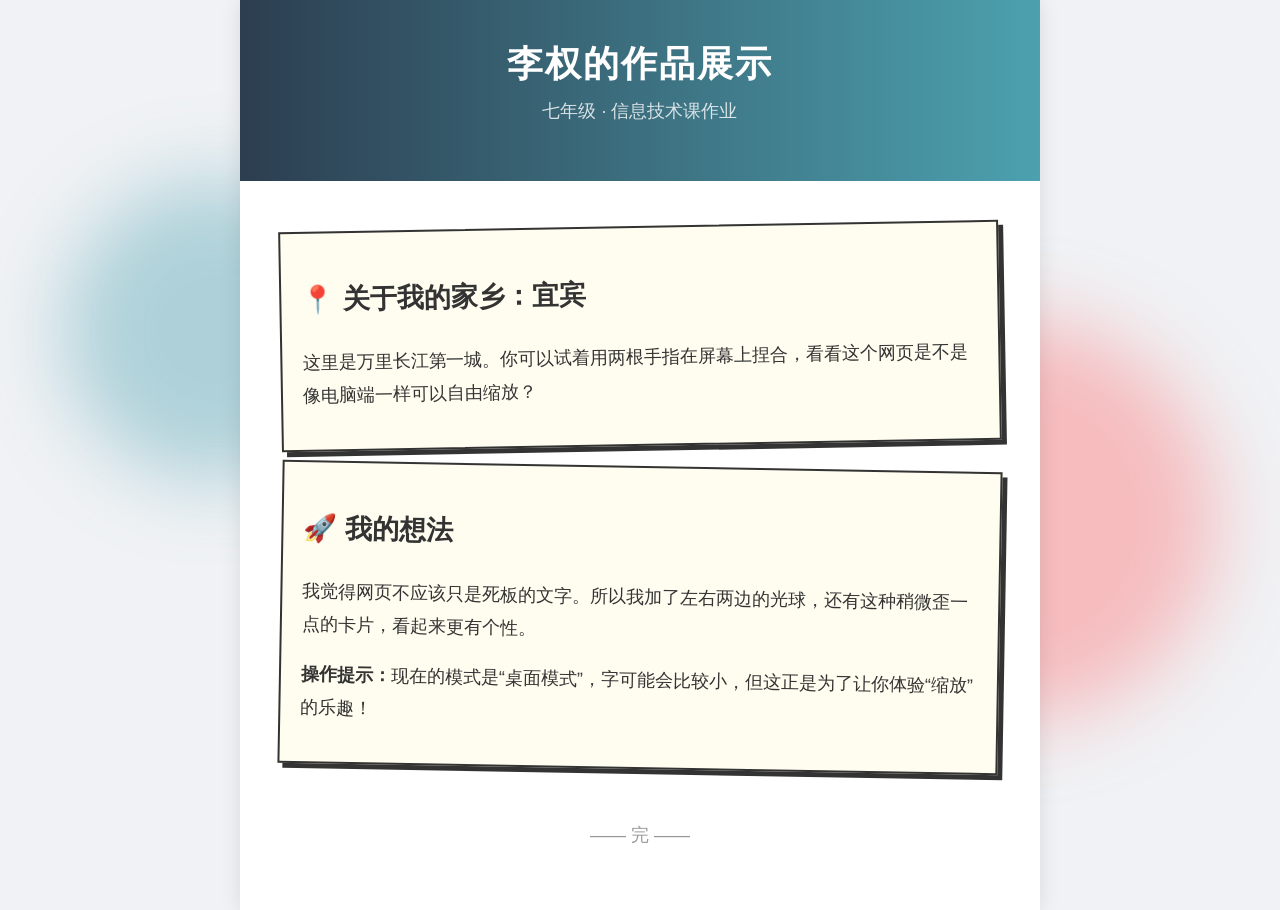
==== index.html @ a4bed30d "Add files via upload" ====
<!DOCTYPE html>
<html lang="zh-CN">
<head>
    <meta charset="UTF-8">
    <!-- 关键设置：width=1200 让网页变宽，实现电脑版那种随意缩放的效果 -->
    <meta name="viewport" content="width=1200, initial-scale=1.0, user-scalable=yes">
    <title>李权的个人主页 - 宜宾印象</title>
    <style>
        /* --- 全局样式 --- */
        body {
            margin: 0;
            padding: 0;
            background-color: #f0f2f5; /* 浅灰背景，护眼 */
            font-family: 'Microsoft YaHei', sans-serif;
            overflow-x: hidden; /* 防止横向滚动条出现 */
        }

        /* --- 核心容器：限制内容宽度，居中显示 --- */
        .container {
            width: 800px; /* 中间内容宽度固定 */
            margin: 0 auto; /* 自动居中 */
            background-color: white;
            min-height: 100vh;
            box-shadow: 0 0 20px rgba(0,0,0,0.1); /* 给中间加个阴影，像张纸 */
            position: relative;
            z-index: 10; /* 保证内容在装饰球上面 */
        }

        /* --- 头部设计 --- */
        header {
            background: linear-gradient(90deg, #2c3e50, #4ca1af); /* 深蓝渐变，显得稳重 */
            color: white;
            padding: 40px;
            text-align: center;
            border-bottom: 5px solid #fff;
        }
        header h1 {
            margin: 0;
            font-size: 36px;
            letter-spacing: 2px;
        }
        header p {
            font-size: 18px;
            opacity: 0.8;
            margin-top: 10px;
        }

        /* --- 内容区域 --- */
        .content {
            padding: 40px;
            font-size: 18px;
            line-height: 1.8;
            color: #333;
        }
        
        /* 模拟一点小错误的“手写风”边框 */
        .card {
            border: 2px solid #333;
            padding: 20px;
            margin-bottom: 20px;
            background: #fffdf0; /* 微微泛黄的纸张色 */
            box-shadow: 5px 5px 0px #333; /* 硬阴影，复古感 */
            transform: rotate(-1deg); /* 故意歪一点点，显得不单调 */
        }

        /* --- 左右两边的装饰（魔法光球） --- */
        .decoration {
            position: fixed;
            border-radius: 50%;
            filter: blur(40px); /* 模糊处理，营造氛围感 */
            z-index: 1; /* 放在底层 */
            animation: float 6s infinite ease-in-out; /* 上下浮动动画 */
        }

        /* 左边的球 */
        .ball-left {
            top: 20%;
            left: 5%;
            width: 300px;
            height: 300px;
            background: rgba(76, 161, 175, 0.4); /* 青色 */
        }

        /* 右边的球 */
        .ball-right {
            bottom: 20%;
            right: 5%;
            width: 400px;
            height: 400px;
            background: rgba(255, 107, 107, 0.4); /* 红色 */
            animation-delay: 2s; /* 错开时间浮动 */
        }

        /* 定义浮动动画 */
        @keyframes float {
            0% { transform: translateY(0px); }
            50% { transform: translateY(-30px); }
            100% { transform: translateY(0px); }
        }

        /* --- 强制隐藏底部 AI 提示语 --- */
        .ai-generated-footer, 
        [class*="footer"], 
        div[style*="position: fixed"][style*="bottom"] {
            display: none !important;
            visibility: hidden !important;
            height: 0 !important;
            overflow: hidden !important;
        }

    </style>
</head>
<body>

    <!-- 左右装饰球 -->
    <div class="decoration ball-left"></div>
    <div class="decoration ball-right"></div>

    <!-- 中间主要内容区 -->
    <div class="container">
        <header>
            <h1>李权的作品展示</h1>
            <p>七年级 · 信息技术课作业</p>
        </header>

        <div class="content">
            <div class="card">
                <h2>📍 关于我的家乡：宜宾</h2>
                <p>这里是万里长江第一城。你可以试着用两根手指在屏幕上捏合，看看这个网页是不是像电脑端一样可以自由缩放？</p>
            </div>

            <div class="card" style="transform: rotate(1deg);">
                <h2>🚀 我的想法</h2>
                <p>我觉得网页不应该只是死板的文字。所以我加了左右两边的光球，还有这种稍微歪一点的卡片，看起来更有个性。</p>
                <p><strong>操作提示：</strong>现在的模式是“桌面模式”，字可能会比较小，但这正是为了让你体验“缩放”的乐趣！</p>
            </div>
            
            <p style="text-align: center; margin-top: 50px; color: #999;">
                —— 完 ——
            </p>
        </div>
    </div>

</body>
</html>
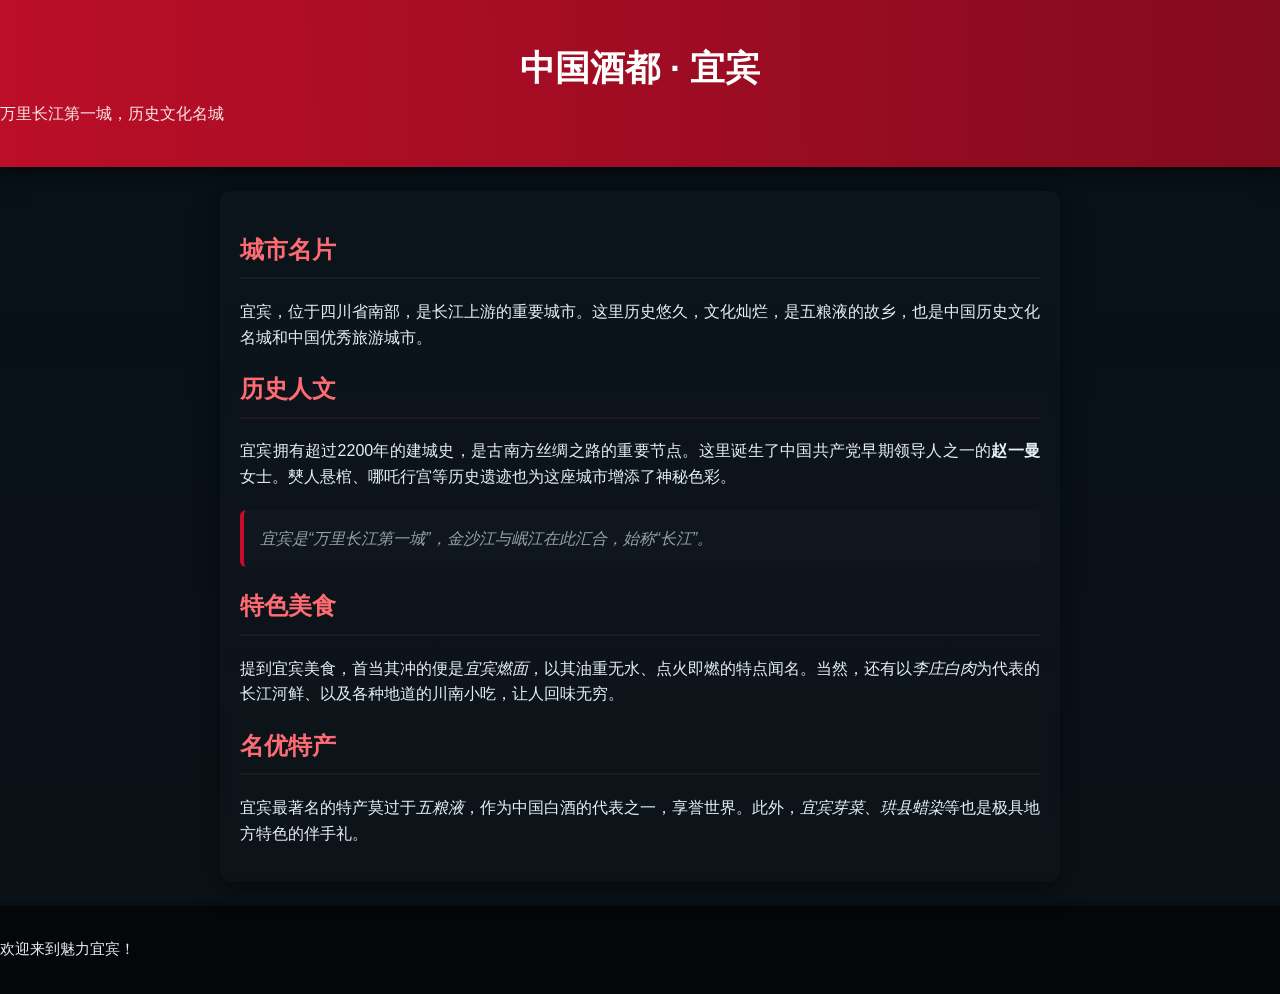
==== commit 61c88e6b: "feat: add dark theme + accessibility & responsive tweaks" ====
--- a/index.html
+++ b/index.html
@@ -1,145 +1,146 @@
-<!DOCTYPE html>
-<html lang="zh-CN">
-<head>
-    <meta charset="UTF-8">
-    <!-- 关键设置：width=1200 让网页变宽，实现电脑版那种随意缩放的效果 -->
-    <meta name="viewport" content="width=1200, initial-scale=1.0, user-scalable=yes">
-    <title>李权的个人主页 - 宜宾印象</title>
-    <style>
-        /* --- 全局样式 --- */
-        body {
-            margin: 0;
-            padding: 0;
-            background-color: #f0f2f5; /* 浅灰背景，护眼 */
-            font-family: 'Microsoft YaHei', sans-serif;
-            overflow-x: hidden; /* 防止横向滚动条出现 */
-        }
-
-        /* --- 核心容器：限制内容宽度，居中显示 --- */
-        .container {
-            width: 800px; /* 中间内容宽度固定 */
-            margin: 0 auto; /* 自动居中 */
-            background-color: white;
-            min-height: 100vh;
-            box-shadow: 0 0 20px rgba(0,0,0,0.1); /* 给中间加个阴影，像张纸 */
-            position: relative;
-            z-index: 10; /* 保证内容在装饰球上面 */
-        }
-
-        /* --- 头部设计 --- */
-        header {
-            background: linear-gradient(90deg, #2c3e50, #4ca1af); /* 深蓝渐变，显得稳重 */
-            color: white;
-            padding: 40px;
-            text-align: center;
-            border-bottom: 5px solid #fff;
-        }
-        header h1 {
-            margin: 0;
-            font-size: 36px;
-            letter-spacing: 2px;
-        }
-        header p {
-            font-size: 18px;
-            opacity: 0.8;
-            margin-top: 10px;
-        }
-
-        /* --- 内容区域 --- */
-        .content {
-            padding: 40px;
-            font-size: 18px;
-            line-height: 1.8;
-            color: #333;
-        }
-        
-        /* 模拟一点小错误的“手写风”边框 */
-        .card {
-            border: 2px solid #333;
-            padding: 20px;
-            margin-bottom: 20px;
-            background: #fffdf0; /* 微微泛黄的纸张色 */
-            box-shadow: 5px 5px 0px #333; /* 硬阴影，复古感 */
-            transform: rotate(-1deg); /* 故意歪一点点，显得不单调 */
-        }
-
-        /* --- 左右两边的装饰（魔法光球） --- */
-        .decoration {
-            position: fixed;
-            border-radius: 50%;
-            filter: blur(40px); /* 模糊处理，营造氛围感 */
-            z-index: 1; /* 放在底层 */
-            animation: float 6s infinite ease-in-out; /* 上下浮动动画 */
-        }
-
-        /* 左边的球 */
-        .ball-left {
-            top: 20%;
-            left: 5%;
-            width: 300px;
-            height: 300px;
-            background: rgba(76, 161, 175, 0.4); /* 青色 */
-        }
-
-        /* 右边的球 */
-        .ball-right {
-            bottom: 20%;
-            right: 5%;
-            width: 400px;
-            height: 400px;
-            background: rgba(255, 107, 107, 0.4); /* 红色 */
-            animation-delay: 2s; /* 错开时间浮动 */
-        }
-
-        /* 定义浮动动画 */
-        @keyframes float {
-            0% { transform: translateY(0px); }
-            50% { transform: translateY(-30px); }
-            100% { transform: translateY(0px); }
-        }
-
-        /* --- 强制隐藏底部 AI 提示语 --- */
-        .ai-generated-footer, 
-        [class*="footer"], 
-        div[style*="position: fixed"][style*="bottom"] {
-            display: none !important;
-            visibility: hidden !important;
-            height: 0 !important;
-            overflow: hidden !important;
-        }
-
-    </style>
-</head>
-<body>
-
-    <!-- 左右装饰球 -->
-    <div class="decoration ball-left"></div>
-    <div class="decoration ball-right"></div>
-
-    <!-- 中间主要内容区 -->
-    <div class="container">
-        <header>
-            <h1>李权的作品展示</h1>
-            <p>七年级 · 信息技术课作业</p>
-        </header>
-
-        <div class="content">
-            <div class="card">
-                <h2>📍 关于我的家乡：宜宾</h2>
-                <p>这里是万里长江第一城。你可以试着用两根手指在屏幕上捏合，看看这个网页是不是像电脑端一样可以自由缩放？</p>
-            </div>
-
-            <div class="card" style="transform: rotate(1deg);">
-                <h2>🚀 我的想法</h2>
-                <p>我觉得网页不应该只是死板的文字。所以我加了左右两边的光球，还有这种稍微歪一点的卡片，看起来更有个性。</p>
-                <p><strong>操作提示：</strong>现在的模式是“桌面模式”，字可能会比较小，但这正是为了让你体验“缩放”的乐趣！</p>
-            </div>
-            
-            <p style="text-align: center; margin-top: 50px; color: #999;">
-                —— 完 ——
-            </p>
-        </div>
-    </div>
-
-</body>
-</html>
+<!DOCTYPE html>
+<html lang="zh-CN">
+<head>
+  <meta charset="UTF-8">
+  <!-- 响应式视口：在移动设备上按设备宽度显示，用户仍可缩放 -->
+  <meta name="viewport" content="width=device-width, initial-scale=1.0, user-scalable=yes">
+  <title>魅力宜宾 · 深色主题</title>
+  <meta name="description" content="魅力宜宾 — 宜宾介绍（深色主题展示），展示城市名片、历史人文、特色美食与特产。">
+  <link rel="icon" href="favicon.ico">
+  <style>
+    /* 全局：深色主题 */
+    :root{
+      --bg: #0b1117;
+      --surface: #0f1720;
+      --muted: #98a0aa;
+      --text: #e6eef8;
+      --accent: #c50e29; /* 保留品牌色调偏暗 */
+      --accent-strong: #ff6b73;
+      --card: #0b1220;
+      --highlight: #12202b;
+    }
+
+    html,body { height:100%; }
+    body {
+      font-family: "Microsoft YaHei", sans-serif;
+      margin: 0;
+      padding: 0;
+      line-height: 1.6;
+      color: var(--text);
+      background: linear-gradient(180deg, #071018 0%, var(--bg) 100%);
+      -webkit-font-smoothing:antialiased;
+      -moz-osx-font-smoothing:grayscale;
+    }
+
+    header {
+      background: linear-gradient(90deg, rgba(197,14,41,0.95), rgba(139,10,30,0.95));
+      color: white;
+      padding: 2.5rem 0;
+      text-align: center;
+      box-shadow: 0 4px 20px rgba(0,0,0,0.6);
+    }
+    h1 { font-size: 2.2rem; margin: 0 0 0.3rem 0; }
+    .subtitle { font-size: 1rem; font-weight: 400; color: rgba(255,255,255,0.9); margin:0; }
+
+    /* 容器：响应式，最大宽度 800px */
+    .container {
+      max-width: 800px;
+      width: min(95%, 800px);
+      margin: 1.5rem auto;
+      padding: 1.25rem;
+      background: linear-gradient(180deg, rgba(255,255,255,0.02), rgba(255,255,255,0.01));
+      border-radius: 10px;
+      box-shadow: 0 6px 24px rgba(2,6,12,0.6);
+      backdrop-filter: blur(4px);
+    }
+
+    h2 {
+      color: var(--accent-strong);
+      border-bottom: 2px solid rgba(255,107,107,0.08);
+      padding-bottom: 0.5rem;
+      margin-top: 1.25rem;
+    }
+
+    p {
+      margin-bottom: 1rem;
+      text-align: justify;
+      color: var(--text);
+    }
+
+    .highlight {
+      background: linear-gradient(180deg, rgba(255,255,255,0.01), rgba(255,255,255,0.01));
+      border-left: 4px solid var(--accent);
+      padding: 1rem;
+      margin: 1.25rem 0;
+      font-style: italic;
+      color: var(--muted);
+      border-radius: 6px;
+    }
+
+    footer {
+      background: #05060a;
+      color: rgba(255,255,255,0.85);
+      text-align: center;
+      padding: 1rem 0;
+      margin-top: 1.5rem;
+      font-size: 0.95rem;
+    }
+
+    /* 小屏优化：减少内边距，隐藏大背景阴影以节省绘制开销 */
+    @media (max-width: 480px) {
+      header { padding: 1.25rem 0; }
+      h1 { font-size: 1.6rem; }
+      .container { margin: 1rem 0; padding: 1rem; border-radius: 0; box-shadow: none; }
+    }
+
+    /* 可访问性：尊重用户减少动画设置 */
+    @media (prefers-reduced-motion: reduce) {
+      * { transition: none !important; animation: none !important; }
+    }
+
+    /* 提高对比度的可选类（如果需要更强对比可手动添加） */
+    .high-contrast h1, .high-contrast p { color: #ffffff; }
+
+    /* 小修饰，链接样式（若后续添加链接） */
+    a { color: var(--accent-strong); text-decoration: none; }
+    a:hover { text-decoration: underline; }
+
+  </style>
+</head>
+<body>
+  <header>
+    <h1>中国酒都 · 宜宾</h1>
+    <p class="subtitle">万里长江第一城，历史文化名城</p>
+  </header>
+
+  <main class="container" role="main">
+    <section aria-labelledby="card-1">
+      <h2 id="card-1">城市名片</h2>
+      <p>宜宾，位于四川省南部，是长江上游的重要城市。这里历史悠久，文化灿烂，是五粮液的故乡，也是中国历史文化名城和中国优秀旅游城市。</p>
+    </section>
+
+    <section aria-labelledby="card-2">
+      <h2 id="card-2">历史人文</h2>
+      <p>宜宾拥有超过2200年的建城史，是古南方丝绸之路的重要节点。这里诞生了中国共产党早期领导人之一的<strong>赵一曼</strong>女士。僰人悬棺、哪吒行宫等历史遗迹也为这座城市增添了神秘色彩。</p>
+    </section>
+
+    <div class="highlight" role="note" aria-label="要点提示">
+      宜宾是“万里长江第一城”，金沙江与岷江在此汇合，始称“长江”。
+    </div>
+
+    <section aria-labelledby="card-3">
+      <h2 id="card-3">特色美食</h2>
+      <p>提到宜宾美食，首当其冲的便是<em>宜宾燃面</em>，以其油重无水、点火即燃的特点闻名。当然，还有以<em>李庄白肉</em>为代表的长江河鲜、以及各种地道的川南小吃，让人回味无穷。</p>
+    </section>
+
+    <section aria-labelledby="card-4">
+      <h2 id="card-4">名优特产</h2>
+      <p>宜宾最著名的特产莫过于<em>五粮液</em>，作为中国白酒的代表之一，享誉世界。此外，<em>宜宾芽菜</em>、<em>珙县蜡染</em>等也是极具地方特色的伴手礼。</p>
+    </section>
+  </main>
+
+  <footer role="contentinfo">
+    <p>欢迎来到魅力宜宾！</p>
+  </footer>
+</body>
+</html>
